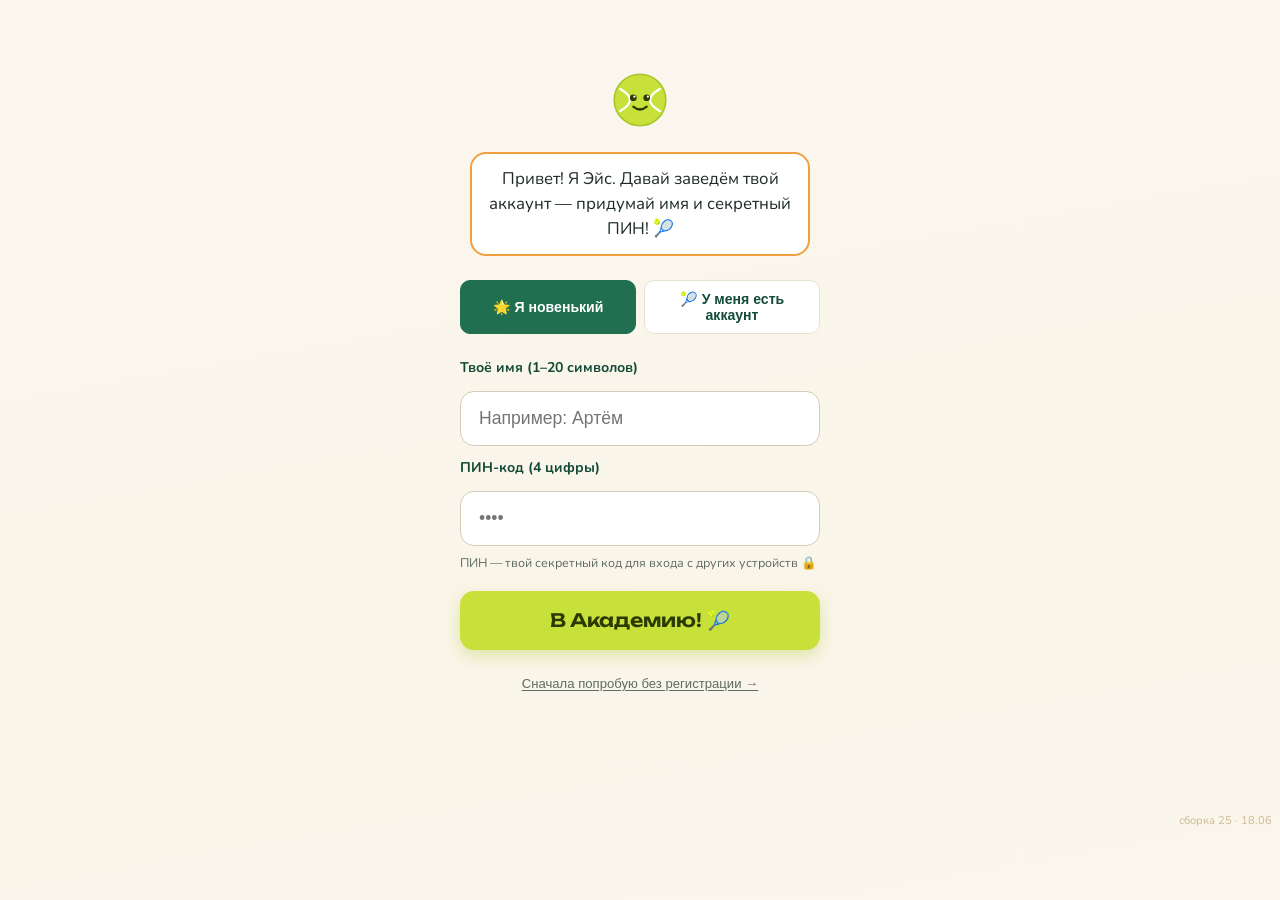
==== index.html @ 197b470c "Чистка: удалены мёртвые CSS-правила .level-node.is-current (сборка 25) is-current больше не использу" ====
<!DOCTYPE html>
<html lang="ru">
<head>
  <meta charset="utf-8">
  <meta name="viewport" content="width=device-width, initial-scale=1">
  <title>Академия тенниса</title>
  <link rel="icon" type="image/svg+xml" href="favicon.svg?v=25">
  <link rel="preconnect" href="https://fonts.googleapis.com">
  <link rel="preconnect" href="https://fonts.gstatic.com" crossorigin>
  <link href="https://fonts.googleapis.com/css2?family=Unbounded:wght@600;700;800&family=Nunito:wght@400;600;700;800&display=swap" rel="stylesheet">
  <link rel="stylesheet" href="style.css?v=25">
</head>
<body>

  <!-- ===== КОНФЕТТИ (поверх всего) ===== -->
  <div id="confetti-layer" class="confetti-layer"></div>

  <!-- ===== ЭКРАН AUTH: РЕГИСТРАЦИЯ / ВХОД ===== -->
  <div id="screen-auth" class="screen hidden">
    <div class="auth-wrap">
      <div class="ace-big ace-wobble"></div>
      <div class="ace-bubble auth-bubble" id="ace-auth-bubble">
        Привет! Я Эйс. Добро пожаловать в Академию! Как тебя зовут?
      </div>

      <!-- Табы переключения режимов -->
      <div class="auth-tabs">
        <button id="auth-tab-register" class="auth-tab auth-tab-active">🌟 Я новенький</button>
        <button id="auth-tab-login" class="auth-tab">🎾 У меня есть аккаунт</button>
      </div>

      <!-- Форма регистрации -->
      <div id="auth-form-register" class="auth-form">
        <label class="auth-label" for="auth-name">Твоё имя (1–20 символов)</label>
        <input id="auth-name" class="auth-input" type="text"
               placeholder="Например: Артём" maxlength="20" autocomplete="off" />

        <label class="auth-label" for="auth-pin">ПИН-код (4 цифры)</label>
        <input id="auth-pin" class="auth-input" type="password"
               inputmode="numeric" maxlength="4" placeholder="••••" autocomplete="off" />

        <p class="auth-hint">ПИН — твой секретный код для входа с других устройств 🔒</p>
        <p id="auth-error" class="auth-error hidden"></p>

        <button id="btn-auth-submit" class="btn btn-accent btn-large auth-submit-btn">
          В Академию! 🎾
        </button>
        <button id="btn-auth-skip" class="btn-skip">Сначала попробую без регистрации →</button>
      </div>

      <!-- Форма входа (другое устройство) -->
      <div id="auth-form-login" class="auth-form hidden">
        <label class="auth-label" for="login-name">Твоё имя</label>
        <input id="login-name" class="auth-input" type="text"
               placeholder="Например: Артём" maxlength="20" autocomplete="off" />

        <label class="auth-label" for="login-pin">ПИН-код (4 цифры)</label>
        <input id="login-pin" class="auth-input" type="password"
               inputmode="numeric" maxlength="4" placeholder="••••" autocomplete="off" />

        <p class="auth-hint">Забыл ПИН? Восстановить нельзя — заведи новый аккаунт во вкладке «Я новенький».</p>
        <p id="login-error" class="auth-error hidden"></p>

        <button id="btn-login-submit" class="btn btn-accent btn-large auth-submit-btn">
          На корт! 🎾
        </button>
      </div>

    </div>
  </div>

  <!-- ===== ЭКРАН 1: ОНБОРДИНГ ===== -->
  <div id="screen-onboarding" class="screen hidden">
    <div class="onboarding-wrap">
      <div class="ace-big ace-wobble" id="ace-onboarding"></div>
      <div class="ace-bubble" id="ace-onboarding-bubble"></div>
      <button id="btn-start-onboarding" class="btn btn-accent btn-large">Поехали! 🎾</button>
      <button id="btn-skip-onboarding" class="btn-skip">Сразу в Академию →</button>
    </div>
  </div>

  <!-- ===== ЭКРАН 2: МЕНЮ ===== -->
  <div id="screen-menu" class="screen hidden">

    <!-- Шапка: заголовок, Эйс, звание -->
    <h1 id="menu-player-name">Академия тенниса</h1>

    <div class="menu-ace-row">
      <div class="ace-big ace-wobble"></div>
      <div class="ace-bubble" id="ace-menu-bubble"></div>
    </div>

    <div id="rank-line" class="rank-line">
      <span id="rank-label" class="rank-label"></span>
    </div>
    <div class="rank-progress-wrap">
      <div id="rank-progress-bar" class="rank-progress-bar"></div>
    </div>
    <p id="rank-progress-text" class="rank-progress-text"></p>

    <!-- Кнопки: Профиль и Стена академии -->
    <div class="menu-top-buttons">
      <button id="btn-hall" class="btn btn-outline btn-hall">🏆 Профиль</button>
      <button id="btn-wall" class="btn btn-outline btn-wall">📣 Стена академии</button>
    </div>

    <!-- Тренировка дня -->
    <button id="btn-daily" class="btn btn-accent btn-daily">⚡ Тренировка дня</button>

    <!-- Секции блоков -->
    <div id="section-court" class="menu-section">
      <h2 class="section-title">🏟 Основной корт</h2>
      <div class="section-cards" id="cards-court"></div>
    </div>

    <div id="section-review" class="menu-section">
      <h2 class="section-title">🎬 Разбор матчей</h2>
      <div class="section-cards" id="cards-review"></div>
    </div>

    <div id="section-courses" class="menu-section">
      <h2 class="section-title">🎓 Спецкурсы</h2>
      <div class="section-cards" id="cards-courses"></div>
    </div>

  </div>

  <!-- ===== ЭКРАН 3: ВОПРОС ===== -->
  <div id="screen-question" class="screen hidden">

    <!-- Топбар с кнопкой выхода -->
    <div class="question-topbar">
      <button id="btn-exit-game" class="btn-exit">← В Академию</button>
    </div>

    <!-- Точки-шаги и счётчик -->
    <div id="step-dots" class="step-dots"></div>
    <div id="game-counter" class="game-counter"></div>

    <!-- Плашки ставки и серии -->
    <div class="badges-row">
      <span id="stake-badge" class="stake-badge"></span>
      <span id="streak-badge" class="streak-badge hidden">🔥 Серия ×2!</span>
    </div>

    <!-- Текст вопроса -->
    <div class="question-text-wrap">
      <p id="q-text" class="question-text"></p>
    </div>

    <!-- Варианты ответов -->
    <div id="options-list" class="options-list"></div>

    <!-- Объяснение (Эйс объясняет) -->
    <div id="explanation-wrap" class="explanation hidden">
      <div class="ace-inline"></div>
      <div class="explanation-body">
        <p id="ace-reaction" class="ace-reaction"></p>
        <p class="explanation-label">🎾 Эйс объясняет:</p>
        <p id="explanation-text" class="explanation-text"></p>
      </div>
    </div>

    <!-- Кнопка «Дальше» -->
    <div id="next-btn-wrap" class="next-btn-wrap hidden">
      <button id="btn-next" class="btn btn-accent">Дальше →</button>
    </div>

  </div>

  <!-- ===== ЭКРАН 4: ИТОГИ ===== -->
  <div id="screen-results" class="screen hidden">

    <h2 id="result-title" class="result-title"></h2>

    <div class="results-ace-row">
      <div class="ace-big ace-wobble" id="ace-results"></div>
      <div class="ace-bubble" id="ace-results-bubble"></div>
    </div>

    <p id="result-points" class="result-points"></p>
    <p id="result-streak" class="result-streak hidden"></p>
    <p id="result-badges" class="result-badges hidden"></p>

    <!-- Звёзды блока (только для block-режима) -->
    <div id="result-stars-row" class="result-stars-row hidden"></div>

    <!-- Полоса звания -->
    <div id="result-rank-progress" class="result-rank-progress"></div>

    <div class="result-buttons">
      <button id="btn-again" class="btn btn-accent">Ещё один гейм! ⚡</button>
      <button id="btn-review-mistakes" class="btn btn-neutral hidden">
        🎾 Разобрать ошибки (<span id="mistakes-count">0</span>)
      </button>
      <button id="btn-academy" class="btn btn-outline">В Академию</button>
    </div>

  </div>

  <!-- ===== ЭКРАН 5: ПРОФИЛЬ (бывший «Зал славы») ===== -->
  <div id="screen-hall" class="screen hidden">
    <div class="question-topbar">
      <button id="btn-hall-back" class="btn-exit">← В Академию</button>
    </div>

    <!-- Заголовок с именем игрока -->
    <h2 class="hall-title" id="hall-player-name">🏆 Профиль</h2>
    <p class="hall-readonly-label hidden" id="hall-readonly-label">Профиль другого игрока (только чтение)</p>

    <!-- Звание -->
    <div class="hall-rank" id="hall-rank"></div>

    <!-- Основные статы -->
    <div class="hall-stats">
      <div class="hall-stat">
        <span id="hall-points"></span>
        <span class="hall-stat-label">всего мячей</span>
      </div>
      <div class="hall-stat">
        <span id="hall-best-streak"></span>
        <span class="hall-stat-label">рекордная серия</span>
      </div>
      <div class="hall-stat">
        <span id="hall-days-count"></span>
        <span class="hall-stat-label">дней тренировок</span>
      </div>
    </div>

    <!-- Полка 17 значков блоков -->
    <p class="hall-shelf-title" id="hall-blocks-title">Значки блоков</p>
    <div id="blocks-shelf" class="blocks-shelf"></div>

    <!-- Старые 5 наград (BADGES) -->
    <p class="hall-shelf-title" id="hall-shelf-title"></p>
    <div id="badges-shelf" class="badges-shelf"></div>
  </div>

  <!-- ===== ЭКРАН 6: СТЕНА АКАДЕМИИ ===== -->
  <div id="screen-wall" class="screen hidden">
    <div class="question-topbar">
      <button id="btn-wall-back" class="btn-exit">← В Академию</button>
    </div>
    <h2 class="wall-title">📣 Стена академии</h2>

    <!-- Недельный рейтинг -->
    <div class="wall-section">
      <h3 class="wall-section-title">🏅 Недельный рейтинг</h3>
      <div id="leaderboard-wrap" class="leaderboard-wrap">
        <p class="wall-loading">Загружаем рейтинг...</p>
      </div>
    </div>

    <!-- Лента событий -->
    <div class="wall-section">
      <h3 class="wall-section-title">🎾 Лента событий</h3>
      <div id="feed-wrap" class="feed-wrap">
        <p class="wall-loading">Загружаем события...</p>
      </div>
    </div>
  </div>

  <!-- ===== ЭКРАН 7: ЕЩЁ ===== -->
  <div id="screen-more" class="screen hidden">
    <h2 class="more-title">⚙️ Ещё</h2>
    <div class="more-card"><div class="more-row"><span class="more-row-label">Звук</span><button id="btn-sound" class="btn-sound" title="Звук вкл/выкл">🔇</button></div></div>
    <div class="more-card" id="more-account-card"><p class="more-card-title">Аккаунт</p>
      <button id="btn-logout" class="btn btn-outline hidden">Выйти 🚪</button>
      <button id="btn-guest-login" class="btn btn-outline hidden">Войти или зарегистрироваться 🎾</button>
      <p id="more-account-hint" class="more-hint"></p></div>
    <div class="more-card"><p class="more-card-title">О приложении</p><p class="more-hint">Академия тенниса — тренажёр для юных теннисистов. Маскот Эйс 🎾 помогает разбирать ситуации на корте.</p></div>
  </div>

  <!-- ===== ТАБ-БАР ===== -->
  <nav id="tabbar" class="tabbar hidden">
    <button class="tabbar-btn" data-screen="menu"><span class="tabbar-ico">🎾</span><span class="tabbar-lbl">Играть</span></button>
    <button class="tabbar-btn" data-screen="hall"><span class="tabbar-ico">🏆</span><span class="tabbar-lbl">Профиль</span></button>
    <button class="tabbar-btn" data-screen="wall"><span class="tabbar-ico">📣</span><span class="tabbar-lbl">Стена</span></button>
    <button class="tabbar-btn" data-screen="more"><span class="tabbar-ico">⚙️</span><span class="tabbar-lbl">Ещё</span></button>
  </nav>

  <!-- Тост для значков -->
  <div id="badge-toast" class="badge-toast hidden"></div>

  <!-- Версия сборки (видна внизу для проверки деплоя) -->
  <div id="app-version" class="app-version"></div>

  <!-- ===== СКРИПТЫ: данные и облако — ДО app.js ===== -->
  <!-- Сетевой слой (Yandex Cloud backend, доступен в РФ) -->
  <script src="cloud.js?v=25"></script>
  <!-- Данные вопросов -->
  <script src="questions.js?v=25"></script>
  <!-- Логика приложения -->
  <script src="app.js?v=25"></script>
</body>
</html>
---- style.css ----
/* ===== ДИЗАЙН-СИСТЕМА: ТОКЕНЫ (источник истины — design-preview.html) ===== */
:root{
  /* фон и поверхности */
  --bg:#FBF7EF; --surface:#FFFFFF; --surface-soft:#F4EFE4;
  /* бренд / акцент / награды */
  --brand:#1F6F50; --brand-ink:#134B36;
  --accent:#C7E03A; --accent-ink:#2C3A00; --accent-deep:#A8C72A;
  --warm:#F2A03D;
  /* семантика */
  --success:#2E9E5B; --success-bg:#E9F7EE;
  --gentle:#6B7A86; --gentle-bg:#F0F2F4;
  /* текст / границы */
  --text:#1C2B23; --muted:#5E6B63;
  --border:#E7E1D4; --border-strong:#D4CCBA;
  /* радиусы / отступы / тени */
  --r-card:16px; --r-btn:14px; --r-pill:999px; --r-sm:10px;
  --s1:4px; --s2:8px; --s3:12px; --s4:16px; --s5:20px; --s6:24px; --s8:32px;
  --sh-card:0 1px 2px rgba(28,43,35,.04),0 4px 12px rgba(28,43,35,.06);
  --sh-pop:0 6px 20px rgba(28,43,35,.10);
  --sh-brand:0 6px 16px rgba(31,111,80,.18);
  --font-display:'Unbounded',system-ui,sans-serif;
  --font-body:'Nunito',system-ui,sans-serif;
}

/* ===== ОБЩИЙ СБРОС ===== */
*, *::before, *::after {
  box-sizing: border-box;
  margin: 0;
  padding: 0;
}

/* ===== БАЗОВЫЕ СТИЛИ ===== */
body {
  font-family: var(--font-body);
  background: linear-gradient(170deg,#FBF7EF 0%,#FaF5E9 60%,#FBF6EC 100%);
  color: var(--text);
  min-height: 100vh;
  padding: 16px;
  -webkit-font-smoothing: antialiased;
}

/* ===== ГЛОБАЛЬНЫЙ ФОКУС С КЛАВИАТУРЫ ===== */
:focus-visible {
  outline: 3px solid var(--brand);
  outline-offset: 2px;
}

/* ===== ВЕРСИЯ СБОРКИ ===== */
.app-version {
  position: fixed;
  bottom: 72px; /* выше нижнего таб-бара, чтобы не перекрывался */
  right: 8px;
  font-size: 0.7rem;
  color: #b9a06a;
  opacity: 0.7;
  pointer-events: none;
  z-index: 8001;
}

/* ===== ЭКРАНЫ ===== */
.screen {
  max-width: 480px;
  margin: 0 auto;
  padding: 16px 16px 88px;
}

/* На экране вопроса добавляем отступ снизу под фиксированную кнопку «Дальше»:
   ~80px кнопка + 10px зазор + safe-area. На других экранах этот стиль не нужен. */
#screen-question {
  padding-bottom: calc(96px + env(safe-area-inset-bottom, 0px));
}

.hidden {
  display: none !important;
}

/* ===== КОНФЕТТИ ===== */
.confetti-layer {
  position: fixed;
  top: 0;
  left: 0;
  width: 100%;
  height: 100%;
  pointer-events: none;
  z-index: 9999;
  overflow: hidden;
}

.confetti-item {
  position: absolute;
  top: -2rem;
  animation: confetti-fall linear forwards;
}

@keyframes confetti-fall {
  0%   { transform: translateY(0) rotate(0deg); opacity: 1; }
  80%  { opacity: 1; }
  100% { transform: translateY(110vh) rotate(720deg); opacity: 0; }
}

/* ===== МАСКОТ ЭЙС ===== */
.ace-big {
  /* Убран font-size — размер теперь через width/height для SVG-маскота */
  width: 56px;
  height: 56px;
  display: inline-block;
  flex-shrink: 0;
}

/* SVG-маскот заполняет весь контейнер */
.ace-svg {
  width: 100%;
  height: 100%;
  display: block;
}

/* Инлайновый маскот в объяснении */
.ace-inline {
  width: 32px;
  height: 32px;
  flex-shrink: 0;
  margin-top: 2px;
}

/* Покачивание маскота */
.ace-wobble {
  animation: ace-wobble 2.4s ease-in-out infinite;
  transform-origin: center bottom;
}

@keyframes ace-wobble {
  0%, 100% { transform: rotate(0deg); }
  20%       { transform: rotate(6deg); }
  40%       { transform: rotate(-4deg); }
  60%       { transform: rotate(5deg); }
  80%       { transform: rotate(-3deg); }
}

/* Подпрыгивание при верном ответе */
.ace-bounce {
  animation: ace-bounce 0.5s ease-out;
}

@keyframes ace-bounce {
  0%   { transform: translateY(0); }
  30%  { transform: translateY(-18px); }
  60%  { transform: translateY(-8px); }
  80%  { transform: translateY(-14px); }
  100% { transform: translateY(0); }
}

/* Пузырь речи */
.ace-bubble {
  position: relative;
  display: inline-block;
  background: var(--surface);
  border: 2px solid var(--warm);
  border-radius: var(--r-card);
  padding: 12px 16px;
  font-size: 0.95rem;
  color: var(--text);
  line-height: 1.5;
  max-width: 280px;
  margin-left: 12px;
}

/* Хвостик пузыря */
.ace-bubble::before {
  content: '';
  position: absolute;
  left: -14px;
  top: 18px;
  border-width: 7px 14px 7px 0;
  border-style: solid;
  border-color: transparent var(--warm) transparent transparent;
}

.ace-bubble::after {
  content: '';
  position: absolute;
  left: -11px;
  top: 19px;
  border-width: 6px 12px 6px 0;
  border-style: solid;
  border-color: transparent var(--surface) transparent transparent;
}

/* ===== ОНБОРДИНГ ===== */
.onboarding-wrap {
  display: flex;
  flex-direction: column;
  align-items: center;
  gap: 24px;
  padding-top: 40px;
  text-align: center;
}

.onboarding-wrap .ace-bubble {
  margin-left: 0;
  max-width: 320px;
  font-size: 1.05rem;
  text-align: center;
}

.onboarding-wrap .ace-bubble::before,
.onboarding-wrap .ace-bubble::after {
  display: none;
}

/* ===== МЕНЮ ===== */
h1 {
  font-family: var(--font-display);
  font-size: 1.7rem;
  font-weight: 700;
  color: var(--brand-ink);
  text-align: center;
  margin-bottom: 16px;
  line-height: 1.3;
}

.menu-ace-row {
  display: flex;
  align-items: flex-start;
  justify-content: center;
  gap: 0;
  margin-bottom: 20px;
}

/* Звание */
.rank-line {
  text-align: center;
  margin-bottom: 6px;
}

.rank-label {
  font-size: 1.05rem;
  font-weight: 700;
  color: var(--brand-ink);
}

/* Полоса прогресса звания */
.rank-progress-wrap {
  background: var(--surface-soft);
  border: 1px solid var(--border);
  border-radius: 8px;
  height: 14px;
  overflow: hidden;
  margin-bottom: 6px;
}

.rank-progress-bar {
  height: 100%;
  background: var(--brand);
  border-radius: 8px;
  transition: width 0.5s ease;
  width: 0%;
}

.rank-progress-text {
  text-align: center;
  font-size: 0.82rem;
  color: var(--muted);
  margin-bottom: 20px;
}

/* ===== КНОПКА «ТРЕНИРОВКА ДНЯ» ===== */
.btn-daily {
  display: block;
  width: 100%;
  margin-bottom: 28px;
  font-size: 1.1rem;
  padding: 16px 20px;
}

/* ===== СЕКЦИИ МЕНЮ ===== */
.menu-section {
  margin-bottom: 24px;
}

.section-title {
  font-family: var(--font-display);
  font-size: 1rem;
  font-weight: 700;
  color: var(--brand-ink);
  margin-bottom: 10px;
  padding-bottom: 4px;
  border-bottom: 2px solid var(--border);
}

/* ===== КАРТОЧКИ БЛОКОВ (bento) ===== */
.section-cards {
  /* Сетка узлов карты уровней: 2 колонки на телефоне */
  display: grid;
  grid-template-columns: repeat(2, 1fr);
  gap: 10px;
}

/* Совместимость — .block-card используется в других местах, оставляем базовый стиль */
.block-card {
  background: var(--surface);
  border: 1px solid var(--border);
  border-radius: var(--r-card);
  box-shadow: var(--sh-card);
  cursor: pointer;
  color: var(--text);
  transition: border-color 0.15s, background 0.15s, box-shadow 0.15s;
  width: 100%;
}

.block-card:hover,
.block-card:focus {
  border-color: var(--border-strong);
}

/* ===== УЗЛЫ КАРТЫ УРОВНЕЙ ===== */
.level-node {
  display: flex;
  flex-direction: column;
  align-items: center;
  justify-content: center;
  gap: 6px;
  padding: 12px 8px 10px;
  min-height: 96px;
  text-align: center;
  border: 1px solid transparent;
  font-family: var(--font-body);
}

/* Иконка-кружок с эмодзи */
.level-node-icon {
  width: 44px;
  height: 44px;
  border-radius: 50%;
  background: var(--surface-soft);
  display: flex;
  align-items: center;
  justify-content: center;
  font-size: 1.4rem;
  line-height: 1;
  flex-shrink: 0;
  transition: background 0.15s;
}

/* Подпись блока — максимум 2 строки */
.level-node-name {
  font-size: 0.78rem;
  font-weight: 600;
  color: var(--text);
  line-height: 1.3;
  overflow: hidden;
  display: -webkit-box;
  -webkit-line-clamp: 2;
  -webkit-box-orient: vertical;
  max-width: 100%;
}

/* Звёзды блока */
.level-node-stars {
  font-size: 0.78rem;
  letter-spacing: 1px;
}

/* Состояние: пройден (≥1 звезда) */
.level-node.is-done {
  background: var(--success-bg);
  border-color: var(--success);
}

.level-node.is-done .level-node-icon {
  background: var(--brand);
  /* Эмодзи полноцветная — фон темнее подчёркивает иконку */
  filter: none;
}

.level-node.is-done .level-node-name {
  color: var(--brand-ink);
}

/* Состояние: 3 звезды — золотая обводка */
.level-node.is-perfect {
  border-color: var(--warm);
  box-shadow: var(--sh-card), 0 0 0 2px var(--warm);
}

/* Состояние: впереди (недоступен визуально, но кликабелен) */
.level-node.is-todo {
  opacity: 0.7;
  background: var(--surface-soft);
  border-color: var(--border);
}

.level-node.is-todo .level-node-icon {
  background: var(--border);
  filter: grayscale(30%);
}

/* Старые классы карточки (сохраняем пустыми для совместимости) */
.card-label {
  flex: 1;
}

.card-stars {
  margin-left: 10px;
  flex-shrink: 0;
  font-size: 1rem;
  letter-spacing: 1px;
}

/* ===== ЗВЁЗДЫ ===== */
.star {
  font-style: normal;
}

.star-filled {
  color: var(--warm);
}

.star-empty {
  color: var(--border-strong);
}

/* ===== ТОЧКИ-ШАГИ ===== */
.step-dots {
  display: flex;
  gap: 5px;
  justify-content: center;
  /* Уменьшено с 8px → 4px для уплотнения верха на мобильном */
  margin-bottom: 4px;
  flex-wrap: wrap;
}

.dot {
  /* Уменьшено с 12px → 10px для уплотнения — остаётся читаемым */
  width: 10px;
  height: 10px;
  border-radius: 50%;
  display: inline-block;
  transition: background 0.3s ease;
}

/* Цвета точек — имена классов НЕ меняем, их генерит app.js */
.dot-pending {
  background: var(--border);
}

.dot-yellow {
  background: var(--warm);
  box-shadow: 0 0 0 3px rgba(242,160,61,.2);
}

.dot-green {
  background: var(--success);
}

/* ===== СЧЁТЧИК ГЕЙМА ===== */
.game-counter {
  text-align: center;
  font-size: 0.85rem;
  color: var(--muted);
  /* Уменьшено с 10px → 6px */
  margin-bottom: 6px;
}

/* ===== ПЛАШКИ СТАВКИ И СЕРИИ ===== */
.badges-row {
  display: flex;
  gap: 6px;
  justify-content: center;
  align-items: center;
  /* Уменьшено с 14px → 8px */
  margin-bottom: 8px;
  flex-wrap: wrap;
}

.stake-badge {
  background: var(--surface);
  border: 1px solid var(--border-strong);
  color: var(--brand-ink);
  border-radius: var(--r-pill);
  /* Уменьшен вертикальный padding: 4px → 3px */
  padding: 3px 10px;
  font-size: 0.82rem;
  font-weight: 600;
}

.streak-badge {
  background: #FFF1DF;
  border: 1px solid var(--warm);
  color: #9A5B12;
  border-radius: var(--r-pill);
  /* Уменьшен вертикальный padding: 4px → 3px */
  padding: 3px 10px;
  font-size: 0.82rem;
  font-weight: 700;
}

/* ===== ТЕКСТ ВОПРОСА (bento) ===== */
.question-text-wrap {
  background: var(--surface);
  border: 1px solid var(--border);
  border-radius: var(--r-card);
  box-shadow: var(--sh-card);
  /* Уменьшен vertical padding: 18px → 12px; margin: 16px → 10px */
  padding: 12px 16px;
  margin-bottom: 10px;
}

.question-text {
  font-size: 1.1875rem;
  font-weight: 600;
  line-height: 1.55;
  color: var(--text);
}

/* ===== ВАРИАНТЫ ОТВЕТОВ ===== */
.options-list {
  display: flex;
  flex-direction: column;
  /* Уменьшен gap: 12px → 8px; margin: 18px → 10px */
  gap: 8px;
  margin-bottom: 10px;
}

/* Кнопка варианта — как .opt в эталоне */
.btn-option {
  display: flex;
  align-items: center;
  gap: 10px;
  text-align: left;
  width: 100%;
  background: var(--surface);
  border: 1.5px solid var(--border);
  border-radius: var(--r-card);
  box-shadow: var(--sh-card);
  /* Уменьшен padding: 16px → 11px; min-height: 64px → 52px */
  padding: 11px 14px;
  min-height: 52px;
  cursor: pointer;
  font-family: var(--font-body);
  font-size: 1.0625rem;
  font-weight: 600;
  color: var(--text);
  line-height: 1.4;
  transition: border-color 0.15s, background 0.15s, transform 0.08s;
}

.btn-option:not(:disabled):hover,
.btn-option:not(:disabled):focus {
  border-color: var(--border-strong);
}

.btn-option:not(:disabled):active {
  transform: scale(.99);
}

.btn-option:disabled {
  cursor: default;
}

/* Кружок с буквой варианта */
.option-letter {
  flex: 0 0 auto;
  width: 34px;
  height: 34px;
  border-radius: 50%;
  display: grid;
  place-items: center;
  font-family: var(--font-display);
  font-weight: 700;
  font-size: 0.95rem;
  background: var(--surface-soft);
  color: var(--brand-ink);
  transition: background 0.15s, color 0.15s;
}

.option-text {
  flex: 1;
}

/* Состояние: правильный ответ */
.btn-option.correct {
  border-color: var(--success);
  background: var(--success-bg);
}

.btn-option.correct .option-letter {
  background: var(--success);
  color: #fff;
}

/* Состояние: неверный выбор (не лучший) */
.btn-option.not-best {
  border-color: var(--gentle);
  background: var(--gentle-bg);
  opacity: 0.85;
}

.btn-option.not-best .option-letter {
  background: var(--gentle);
  color: #fff;
}

.not-best-hint {
  display: block;
  font-size: 0.72rem;
  color: var(--gentle);
  margin-top: 2px;
  font-style: italic;
}

/* Анимация правильного ответа — класс нужен app.js, не переименовывать */
@keyframes pop-correct {
  0%   { transform: scale(1) translateY(0); }
  40%  { transform: scale(1.04) translateY(-4px); }
  70%  { transform: scale(0.98) translateY(0); }
  100% { transform: scale(1) translateY(0); }
}

.btn-option.pop-correct {
  animation: pop-correct 0.45s ease-out;
}

/* ===== ОБЪЯСНЕНИЕ (ЭЙС ОБЪЯСНЯЕТ) — как .explain в эталоне ===== */
.explanation {
  display: flex;
  gap: 12px;
  background: var(--surface);
  border: 1px solid var(--border);
  border-left: 4px solid var(--brand);
  border-radius: var(--r-card);
  /* Уменьшен vertical padding: 16px → 12px; margin: 18px → 8px
     (кнопка «Дальше» теперь фиксированная — большой отступ не нужен) */
  padding: 12px 14px;
  box-shadow: var(--sh-card);
  margin-bottom: 8px;
  line-height: 1.6;
  align-items: flex-start;
}

.explanation-body {
  flex: 1;
}

.ace-reaction {
  font-family: var(--font-display);
  font-size: 1.05rem;
  font-weight: 700;
  color: var(--brand);
  margin-bottom: 6px;
}

.explanation-label {
  font-size: 0.72rem;
  font-weight: 800;
  text-transform: uppercase;
  letter-spacing: 0.05em;
  color: var(--muted);
  margin-bottom: 4px;
}

.explanation-text {
  font-size: 1rem;
  line-height: 1.5;
  color: var(--text);
}

/* ===== КНОПКА «ДАЛЬШЕ» — фиксирована внизу (паттерн Duolingo) ===== */
/* Кнопка прилипает к низу экрана и всегда видна без прокрутки после ответа.
   Нижний таб-бар скрыт на экране вопроса, поэтому конфликта нет. */
.next-btn-wrap {
  position: fixed;
  left: 0;
  right: 0;
  bottom: 0;
  z-index: 500;
  padding: 10px 16px;
  /* Запас для iPhone с нотчем снизу */
  padding-bottom: calc(10px + env(safe-area-inset-bottom, 0px));
  background: var(--bg);
  border-top: 1px solid var(--border);
}

.next-btn-wrap .btn {
  max-width: 480px;
  margin: 0 auto;
}

/* ===== БАЗОВЫЕ КНОПКИ ===== */
.btn {
  display: block;
  width: 100%;
  padding: 15px 20px;
  border: none;
  border-radius: var(--r-btn);
  min-height: 48px;
  font-family: var(--font-body);
  font-size: 1rem;
  font-weight: 600;
  cursor: pointer;
  transition: background 0.15s, border-color 0.15s, transform 0.1s;
  text-align: center;
}

.btn:active {
  transform: scale(0.98);
}

/* Акцентная кнопка (лайм) — убран оранжевый градиент */
.btn-accent {
  background: var(--accent);
  color: var(--accent-ink);
  border: none;
  font-family: var(--font-display);
  box-shadow: 0 6px 16px rgba(168,199,42,.35);
}

.btn-accent:hover,
.btn-accent:focus {
  background: var(--accent-deep);
}

.btn-accent:active {
  transform: translateY(1px) scale(.99);
}

/* Нейтральная кнопка */
.btn-neutral {
  background: var(--surface-soft);
  color: var(--text);
  border: 1px solid var(--border);
}

.btn-neutral:hover,
.btn-neutral:focus {
  border-color: var(--border-strong);
}

/* Outline кнопка */
.btn-outline {
  background: var(--surface);
  color: var(--brand-ink);
  border: 1.5px solid var(--brand);
}

.btn-outline:hover,
.btn-outline:focus {
  background: var(--surface-soft);
}

/* Большая кнопка */
.btn-large {
  font-size: 1.15rem;
  padding: 18px 28px;
  min-width: 200px;
  width: auto;
}

/* ===== ЭКРАН ИТОГОВ ===== */
.result-title {
  font-family: var(--font-display);
  font-size: 1.55rem;
  font-weight: 700;
  text-align: center;
  margin-bottom: 16px;
  color: var(--brand-ink);
}

.results-ace-row {
  display: flex;
  align-items: flex-start;
  justify-content: center;
  gap: 0;
  margin-bottom: 18px;
}

.results-ace-row .ace-bubble {
  max-width: 280px;
}

/* Очки сессии — фиолетовый убран, теперь бренд-цвет */
.result-points {
  font-family: var(--font-display);
  font-size: 2.6rem;
  font-weight: 700;
  text-align: center;
  color: var(--brand);
  margin-bottom: 8px;
}

.result-streak {
  text-align: center;
  font-size: 0.95rem;
  color: var(--warm);
  font-weight: 600;
  margin-bottom: 12px;
}

/* Строка звёзд блока */
.result-stars-row {
  text-align: center;
  font-size: 1rem;
  margin-bottom: 14px;
  color: var(--brand-ink);
  display: flex;
  align-items: center;
  justify-content: center;
  gap: 6px;
  flex-wrap: wrap;
}

.stars-label {
  font-weight: 600;
}

.stars-arrow {
  color: var(--muted);
  font-size: 0.9rem;
}

/* Анимация появления новой звезды */
.stars-new .star-filled {
  animation: star-pop 0.5s ease-out;
  display: inline-block;
}

@keyframes star-pop {
  0%   { transform: scale(0); opacity: 0; }
  60%  { transform: scale(1.4); opacity: 1; }
  100% { transform: scale(1); }
}

/* Полоса звания в итогах */
.result-rank-progress {
  margin-bottom: 24px;
}

.result-rank-progress .rank-bar-outer {
  background: var(--surface-soft);
  border: 1px solid var(--border);
  border-radius: 8px;
  height: 14px;
  overflow: hidden;
  margin-bottom: 6px;
}

/* Убран фиолетовый градиент → бренд-цвет */
.result-rank-progress .rank-bar-inner {
  height: 100%;
  background: var(--brand);
  border-radius: 8px;
  transition: width 0.5s ease;
}

.result-rank-progress .rank-progress-text {
  text-align: center;
  font-size: 0.82rem;
  color: var(--muted);
}

/* Кнопки итогов */
.result-buttons {
  display: flex;
  flex-direction: column;
  gap: 12px;
}

/* ===== СТРОКА ЗНАЧКОВ НА ИТОГАХ ===== */
.result-badges {
  text-align: center;
  font-size: 0.9rem;
  color: var(--brand-ink);
  font-weight: 600;
  margin-bottom: 10px;
  padding: 6px 12px;
  background: var(--surface-soft);
  border: 1px solid var(--border);
  border-radius: var(--r-sm);
}

/* ===== ТОПБАР ВОПРОСА (кнопка выхода) ===== */
.question-topbar {
  display: flex;
  align-items: center;
  /* Уменьшено с 8px → 4px для уплотнения верха на экране вопроса */
  margin-bottom: 4px;
}

/* Кнопка «← В Академию» */
.btn-exit {
  background: transparent;
  border: none;
  color: var(--brand-ink);
  font-size: 0.88rem;
  font-weight: 600;
  cursor: pointer;
  padding: 10px 16px 10px 4px;
  min-height: 44px;
  border-radius: var(--r-sm);
  transition: background 0.15s;
  line-height: 1.3;
}

.btn-exit:hover,
.btn-exit:focus {
  background: var(--surface-soft);
}

/* Кнопка «Сразу в Академию →» на онбординге */
.btn-skip {
  background: transparent;
  border: none;
  color: var(--muted);
  font-size: 0.82rem;
  cursor: pointer;
  padding: 10px 14px;
  min-height: 44px;
  border-radius: 6px;
  transition: color 0.15s;
  text-decoration: underline;
  text-underline-offset: 2px;
}

.btn-skip:hover,
.btn-skip:focus {
  color: var(--brand);
}

/* ===== ЗАЛ СЛАВЫ / ПРОФИЛЬ ===== */
.hall-title {
  font-family: var(--font-display);
  font-size: 1.6rem;
  font-weight: 700;
  text-align: center;
  color: var(--brand-ink);
  margin-bottom: 12px;
}

.hall-rank {
  font-family: var(--font-display);
  font-size: 1.4rem;
  font-weight: 700;
  text-align: center;
  color: var(--brand-ink);
  margin-bottom: 16px;
}

.hall-stats {
  display: flex;
  gap: 12px;
  margin-bottom: 20px;
}

/* Статы — bento-карточки */
.hall-stat {
  flex: 1;
  background: var(--surface);
  border: 1px solid var(--border);
  border-radius: var(--r-card);
  box-shadow: var(--sh-card);
  padding: 14px 10px;
  text-align: center;
  display: flex;
  flex-direction: column;
  align-items: center;
  gap: 4px;
}

/* Число в статах — тёплый цвет, объединяем два правила */
.hall-stat span:first-child {
  font-family: var(--font-display);
  font-size: 1.4rem;
  font-weight: 700;
  color: var(--warm);
}

.hall-stat-label {
  font-size: 0.78rem;
  color: var(--muted);
  font-weight: 500;
}

.hall-shelf-title {
  font-family: var(--font-display);
  font-size: 0.95rem;
  font-weight: 700;
  color: var(--brand-ink);
  margin-bottom: 12px;
  text-align: center;
}

/* Метка «только чтение» */
.hall-readonly-label {
  text-align: center;
  font-size: 0.82rem;
  color: var(--muted);
  margin-bottom: 8px;
}

/* Кнопка «Зал slavy» (btn-hall) в меню */
.btn-hall {
  display: block;
  width: 100%;
  margin-bottom: 0;
}

/* ===== МЕНЮ: ДВЕ КНОПКИ В РЯД ===== */
.menu-top-buttons {
  display: flex;
  gap: 10px;
  margin-bottom: 16px;
}

.menu-top-buttons .btn {
  flex: 1;
  font-size: 0.9rem;
  padding: 13px 10px;
}

/* ===== ПРОФИЛЬ: ПОЛКА 17 ЗНАЧКОВ БЛОКОВ ===== */
.blocks-shelf {
  display: grid;
  grid-template-columns: repeat(3, 1fr);
  gap: 8px;
  margin-bottom: 24px;
}

/* Ячейка значка блока — bento */
.block-badge {
  display: flex;
  flex-direction: column;
  align-items: center;
  gap: 4px;
  padding: 10px 8px;
  border-radius: var(--r-card);
  border: 1px solid var(--border);
  background: var(--surface);
  box-shadow: var(--sh-card);
  text-align: center;
  cursor: default;
  transition: border-color 0.15s;
}

/* Горящий значок — блок с 3 звёздами */
.block-badge-lit {
  border-color: var(--warm);
  background: var(--surface-soft);
}

/* Потухший значок */
.block-badge-dim {
  opacity: 0.55;
  filter: grayscale(50%);
}

.block-badge-emoji {
  font-size: 1.6rem;
  line-height: 1;
}

.block-badge-name {
  font-size: 0.72rem;
  color: var(--brand-ink);
  font-weight: 600;
  line-height: 1.3;
}

.block-badge-dim .block-badge-name {
  color: var(--muted);
}

.block-badge-stars {
  font-size: 0.75rem;
  letter-spacing: 1px;
}

/* Полка 5 значков: сетка 2 колонки */
.badges-shelf {
  display: grid;
  grid-template-columns: 1fr 1fr;
  gap: 12px;
}

/* Карточка значка — bento */
.badge-card {
  background: var(--surface);
  border: 1px solid var(--border);
  border-radius: var(--r-card);
  box-shadow: var(--sh-card);
  padding: 16px 14px;
  text-align: center;
  display: flex;
  flex-direction: column;
  align-items: center;
  gap: 6px;
}

/* Полученный значок */
.badge-card.earned {
  border-color: var(--warm);
  background: var(--surface-soft);
}

/* Цель (ещё не получен) */
.badge-card.goal {
  opacity: 0.75;
}

/* Эмодзи значка */
.badge-emoji {
  font-size: 2rem;
  line-height: 1;
}

/* Эмодзи нераскрытого значка */
.badge-emoji-goal {
  filter: grayscale(80%);
  opacity: 0.6;
}

.badge-name {
  font-size: 0.88rem;
  font-weight: 700;
  color: var(--brand-ink);
  line-height: 1.3;
}

.badge-card.goal .badge-name {
  color: var(--muted);
}

.badge-date {
  font-size: 0.75rem;
  color: var(--warm);
}

.badge-hint {
  font-size: 0.75rem;
  color: var(--muted);
  font-style: italic;
  line-height: 1.4;
}

/* ===== ТОСТ ДЛЯ ЗНАЧКОВ ===== */
.badge-toast {
  position: fixed;
  top: 12px;
  left: 50%;
  transform: translateX(-50%) translateY(-80px);
  background: var(--surface);
  border: 2px solid var(--warm);
  border-radius: var(--r-card);
  padding: 10px 20px;
  font-size: 0.95rem;
  font-weight: 600;
  color: var(--brand-ink);
  z-index: 9000;
  white-space: nowrap;
  box-shadow: var(--sh-pop);
  pointer-events: none;
}

.badge-toast-show {
  animation: toast-slide-in 3s ease forwards;
}

@keyframes toast-slide-in {
  0%   { transform: translateX(-50%) translateY(-80px); opacity: 0; }
  12%  { transform: translateX(-50%) translateY(0);     opacity: 1; }
  75%  { transform: translateX(-50%) translateY(0);     opacity: 1; }
  100% { transform: translateX(-50%) translateY(-80px); opacity: 0; }
}

/* ===== ЭКРАН РЕГИСТРАЦИИ (AUTH) ===== */
.auth-wrap {
  display: flex;
  flex-direction: column;
  align-items: center;
  gap: 24px;
  padding-top: 40px;
  text-align: center;
}

/* Пузырь Эйса на auth-экране — без хвостика, шире */
.auth-bubble {
  margin-left: 0;
  max-width: 340px;
  font-size: 1.05rem;
  text-align: center;
}

.auth-bubble::before,
.auth-bubble::after {
  display: none;
}

/* Форма регистрации */
.auth-form {
  display: flex;
  flex-direction: column;
  gap: 12px;
  width: 100%;
  max-width: 360px;
  text-align: left;
}

.auth-label {
  font-size: 0.88rem;
  font-weight: 700;
  color: var(--brand-ink);
  margin-bottom: 2px;
}

/* Крупные поля ввода */
.auth-input {
  display: block;
  width: 100%;
  padding: 16px 18px;
  font-size: 1.1rem;
  border: 1.5px solid var(--border-strong);
  border-radius: var(--r-btn);
  background: var(--surface);
  color: var(--text);
  transition: border-color 0.15s;
}

.auth-input:focus {
  border-color: var(--brand);
}

/* У инпутов своя рамка-индикатор — системное кольцо лишнее */
.auth-input:focus-visible {
  outline: none;
}

.auth-hint {
  font-size: 0.78rem;
  color: var(--muted);
  margin-top: -4px;
}

/* Ошибка — оставляем красной (семантика ошибки ввода) */
.auth-error {
  font-size: 0.88rem;
  color: #e53e3e;
  font-weight: 600;
  padding: 8px 12px;
  background: #fff5f5;
  border: 1px solid #feb2b2;
  border-radius: 8px;
}

.auth-submit-btn {
  margin-top: 8px;
  font-size: 1.15rem;
  padding: 18px 28px;
}

/* ===== ТАБЫ ВЫБОРА РЕЖИМА НА ЭКРАНЕ AUTH ===== */
.auth-tabs {
  display: flex;
  flex-direction: row;
  gap: 8px;
  width: 100%;
  max-width: 360px;
}

/* Неактивный таб */
.auth-tab {
  flex: 1;
  padding: 10px 12px;
  min-height: 48px;
  border: 1.5px solid var(--border);
  border-radius: 10px;
  background: var(--surface);
  color: var(--brand-ink);
  font-size: 0.88rem;
  font-weight: 600;
  cursor: pointer;
  transition: background 0.15s, border-color 0.15s, color 0.15s;
  text-align: center;
}

.auth-tab:hover,
.auth-tab:focus {
  border-color: var(--border-strong);
  background: var(--surface-soft);
}

/* Активный таб — бренд-цвет (убран оранжевый градиент) */
.auth-tab-active {
  background: var(--brand);
  border-color: var(--brand);
  color: #fff;
}

.auth-tab-active:hover {
  background: var(--brand);
  border-color: var(--brand);
  color: #fff;
}

/* ===== КНОПКА ЗВУКА ===== */
.btn-sound {
  background: transparent;
  border: 1.5px solid var(--border);
  border-radius: var(--r-btn);
  font-size: 1.25rem;
  cursor: pointer;
  padding: 0 10px;
  min-height: 44px;
  min-width: 44px;
  transition: border-color 0.15s, background 0.15s;
  flex-shrink: 0;
  line-height: 1;
}

.btn-sound:hover,
.btn-sound:focus {
  border-color: var(--brand);
  background: var(--surface-soft);
}

.btn-sound:active {
  transform: scale(0.96);
}

/* ===== СТЕНА АКАДЕМИИ ===== */
.wall-title {
  font-family: var(--font-display);
  font-size: 1.6rem;
  font-weight: 700;
  text-align: center;
  color: var(--brand-ink);
  margin-bottom: 20px;
}

.wall-section {
  margin-bottom: 28px;
}

.wall-section-title {
  font-size: 1rem;
  font-weight: 700;
  color: var(--brand-ink);
  margin-bottom: 12px;
  padding-bottom: 4px;
  border-bottom: 2px solid var(--border);
}

.wall-loading {
  font-size: 0.9rem;
  color: var(--muted);
  text-align: center;
  padding: 16px 0;
}

.wall-empty {
  font-size: 0.9rem;
  color: var(--muted);
  text-align: center;
  padding: 16px 0;
}

/* Таблица недельного рейтинга */
.leaderboard-wrap {
  overflow-x: auto;
}

.leaderboard-table {
  width: 100%;
  border-collapse: collapse;
  font-size: 0.92rem;
}

.leaderboard-table thead th {
  text-align: left;
  font-weight: 700;
  color: var(--brand-ink);
  padding: 6px 10px;
  border-bottom: 2px solid var(--border);
  white-space: nowrap;
}

.leaderboard-table tbody td {
  padding: 9px 10px;
  border-bottom: 1px solid var(--border);
  color: var(--text);
}

/* Топ-1 строка */
.leaderboard-table tr.lb-first td  { background: var(--surface-soft); font-weight: 700; }
.leaderboard-table tr.lb-second td { background: var(--surface); }
.leaderboard-table tr.lb-third td  { background: var(--surface); }

.lb-pos {
  font-size: 1.05rem;
  width: 38px;
  text-align: center;
}

.lb-name {
  flex: 1;
}

.lb-pts {
  font-weight: 700;
  color: var(--warm);
  text-align: right;
  white-space: nowrap;
}

/* Кликабельное имя в рейтинге и ленте */
.player-link {
  color: var(--brand-ink);
  text-decoration: underline;
  text-decoration-color: var(--warm);
  cursor: pointer;
  font-weight: 600;
  text-underline-offset: 2px;
}

.player-link:hover {
  color: var(--brand);
}

/* Карточки событий ленты — bento */
.feed-wrap {
  display: flex;
  flex-direction: column;
  gap: 10px;
}

.feed-card {
  display: flex;
  align-items: flex-start;
  gap: 12px;
  background: var(--surface);
  border: 1px solid var(--border);
  border-radius: var(--r-card);
  box-shadow: var(--sh-card);
  padding: 12px 14px;
}

.feed-emoji {
  font-size: 1.5rem;
  line-height: 1;
  flex-shrink: 0;
  margin-top: 1px;
}

.feed-body {
  flex: 1;
  font-size: 0.9rem;
  line-height: 1.5;
  color: var(--text);
}

.feed-date {
  display: block;
  font-size: 0.75rem;
  color: var(--muted);
  margin-top: 2px;
}

/* ===== ТАБ-БАР ===== */
.tabbar {
  position: fixed;
  left: 0;
  right: 0;
  bottom: 0;
  z-index: 8000;
  display: flex;
  justify-content: space-around;
  background: var(--surface);
  border-top: 1px solid var(--border);
  box-shadow: 0 -2px 12px rgba(28,43,35,.06);
  padding: 6px 4px env(safe-area-inset-bottom);
}

.tabbar.hidden { display: none !important; }

.tabbar-btn {
  flex: 1;
  display: flex;
  flex-direction: column;
  align-items: center;
  gap: 2px;
  background: none;
  border: none;
  cursor: pointer;
  padding: 8px 4px;
  min-height: 56px;
  color: var(--muted);
  font-family: var(--font-body);
  font-weight: 700;
  font-size: .72rem;
}

.tabbar-ico { font-size: 1.4rem; line-height: 1; }

.tabbar-btn.active { color: var(--brand); }

/* ===== ЭКРАН «ЕЩЁ» ===== */
.more-title {
  font-family: var(--font-display);
  font-weight: 700;
  color: var(--brand-ink);
  text-align: center;
  margin-bottom: 20px;
  font-size: 1.6rem;
}

.more-card {
  background: var(--surface);
  border: 1px solid var(--border);
  border-radius: var(--r-card);
  box-shadow: var(--sh-card);
  padding: 16px;
  margin-bottom: 12px;
}

.more-card-title {
  font-family: var(--font-display);
  font-weight: 700;
  color: var(--brand-ink);
  margin-bottom: 12px;
  font-size: 1rem;
}

.more-row {
  display: flex;
  align-items: center;
  justify-content: space-between;
  min-height: 44px;
}

.more-row-label {
  font-weight: 700;
  color: var(--text);
}

.more-hint {
  font-size: .85rem;
  color: var(--muted);
  line-height: 1.5;
  margin-top: 8px;
}

.more-card .btn {
  margin-bottom: 8px;
  width: 100%;
}

/* ===== АДАПТИВНОСТЬ ===== */
@media (max-width: 400px) {
  body {
    padding: 10px;
  }

  /* Декоративные крупные элементы — можно уменьшать */
  h1 {
    font-size: 1.35rem;
  }

  /* На маленьких экранах SVG-маскот немного меньше */
  .ace-big {
    width: 48px;
    height: 48px;
  }

  /* Читаемый текст — НЕ уменьшаем на телефоне */
  /* .question-text, .btn-option, .btn — сохраняются из базовых стилей */

  /* Профиль — 2 колонки для полки блоков на маленьких экранах */
  .blocks-shelf {
    grid-template-columns: repeat(2, 1fr);
  }

  /* Зал славы — 1 колонка значков */
  .badges-shelf {
    grid-template-columns: 1fr;
  }

  .menu-top-buttons .btn {
    font-size: 0.8rem;
    padding: 11px 8px;
  }

  /* На 360px узлы карты уровней — компактнее */
  .level-node {
    min-height: 84px;
    padding: 10px 6px 8px;
    gap: 4px;
  }

  .level-node-icon {
    width: 38px;
    height: 38px;
    font-size: 1.2rem;
  }

  .level-node-name {
    font-size: 0.72rem;
  }
}
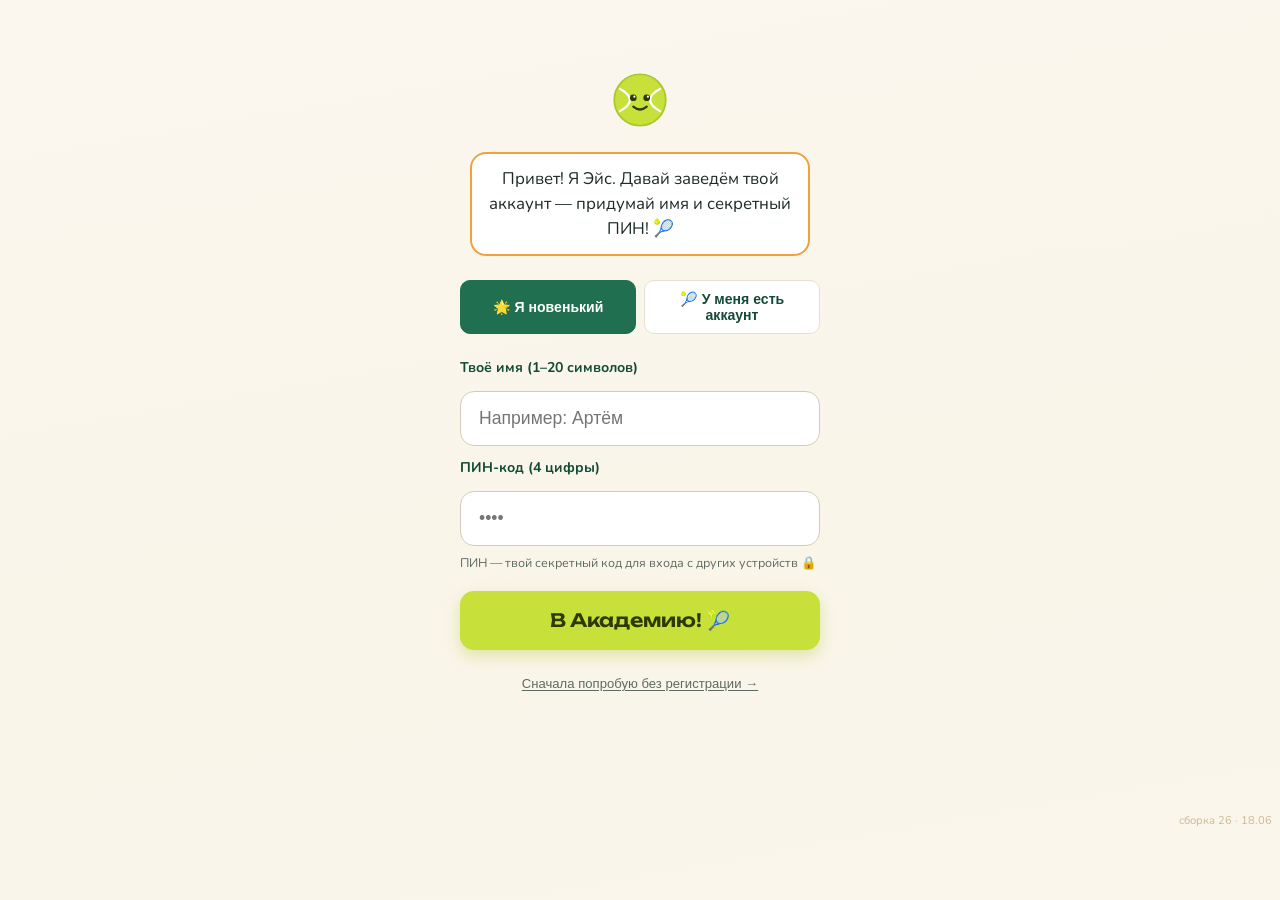
==== commit 64d76241: "Favicon: швы мяча убраны внутрь круга (сборка 26) Концы дуг-швов вылезали за лайм-мяч на фон (были н" ====
--- a/index.html
+++ b/index.html
@@ -4,11 +4,11 @@
   <meta charset="utf-8">
   <meta name="viewport" content="width=device-width, initial-scale=1">
   <title>Академия тенниса</title>
-  <link rel="icon" type="image/svg+xml" href="favicon.svg?v=25">
+  <link rel="icon" type="image/svg+xml" href="favicon.svg?v=26">
   <link rel="preconnect" href="https://fonts.googleapis.com">
   <link rel="preconnect" href="https://fonts.gstatic.com" crossorigin>
   <link href="https://fonts.googleapis.com/css2?family=Unbounded:wght@600;700;800&family=Nunito:wght@400;600;700;800&display=swap" rel="stylesheet">
-  <link rel="stylesheet" href="style.css?v=25">
+  <link rel="stylesheet" href="style.css?v=26">
 </head>
 <body>
 
@@ -287,10 +287,10 @@
 
   <!-- ===== СКРИПТЫ: данные и облако — ДО app.js ===== -->
   <!-- Сетевой слой (Yandex Cloud backend, доступен в РФ) -->
-  <script src="cloud.js?v=25"></script>
+  <script src="cloud.js?v=26"></script>
   <!-- Данные вопросов -->
-  <script src="questions.js?v=25"></script>
+  <script src="questions.js?v=26"></script>
   <!-- Логика приложения -->
-  <script src="app.js?v=25"></script>
+  <script src="app.js?v=26"></script>
 </body>
 </html>
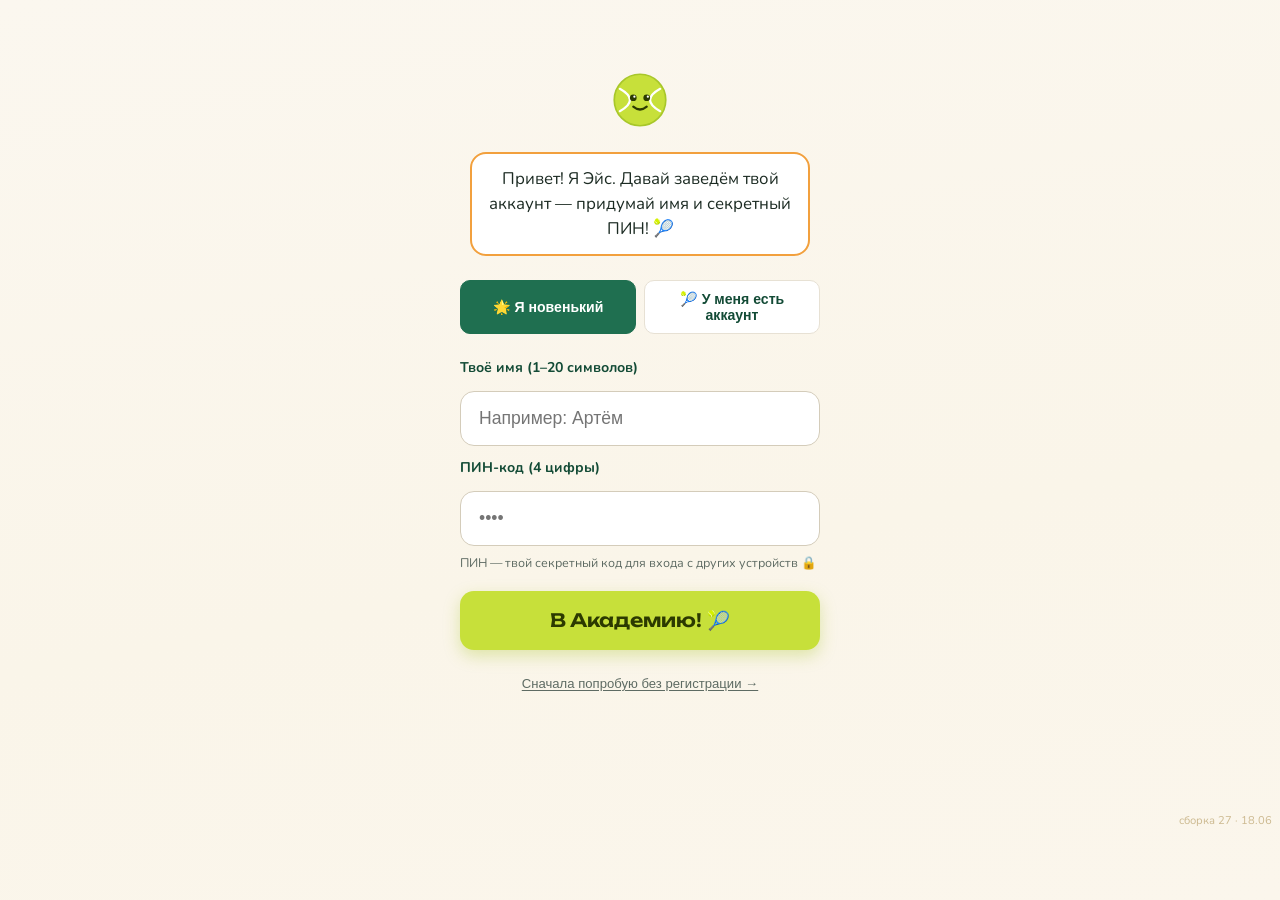
==== commit 4be51ba3: "Favicon: убран фон, только мяч на весь холст (сборка 27) Удалён зелёный фон-квадрат (прозрачный фон)" ====
--- a/index.html
+++ b/index.html
@@ -4,11 +4,11 @@
   <meta charset="utf-8">
   <meta name="viewport" content="width=device-width, initial-scale=1">
   <title>Академия тенниса</title>
-  <link rel="icon" type="image/svg+xml" href="favicon.svg?v=26">
+  <link rel="icon" type="image/svg+xml" href="favicon.svg?v=27">
   <link rel="preconnect" href="https://fonts.googleapis.com">
   <link rel="preconnect" href="https://fonts.gstatic.com" crossorigin>
   <link href="https://fonts.googleapis.com/css2?family=Unbounded:wght@600;700;800&family=Nunito:wght@400;600;700;800&display=swap" rel="stylesheet">
-  <link rel="stylesheet" href="style.css?v=26">
+  <link rel="stylesheet" href="style.css?v=27">
 </head>
 <body>
 
@@ -287,10 +287,10 @@
 
   <!-- ===== СКРИПТЫ: данные и облако — ДО app.js ===== -->
   <!-- Сетевой слой (Yandex Cloud backend, доступен в РФ) -->
-  <script src="cloud.js?v=26"></script>
+  <script src="cloud.js?v=27"></script>
   <!-- Данные вопросов -->
-  <script src="questions.js?v=26"></script>
+  <script src="questions.js?v=27"></script>
   <!-- Логика приложения -->
-  <script src="app.js?v=26"></script>
+  <script src="app.js?v=27"></script>
 </body>
 </html>
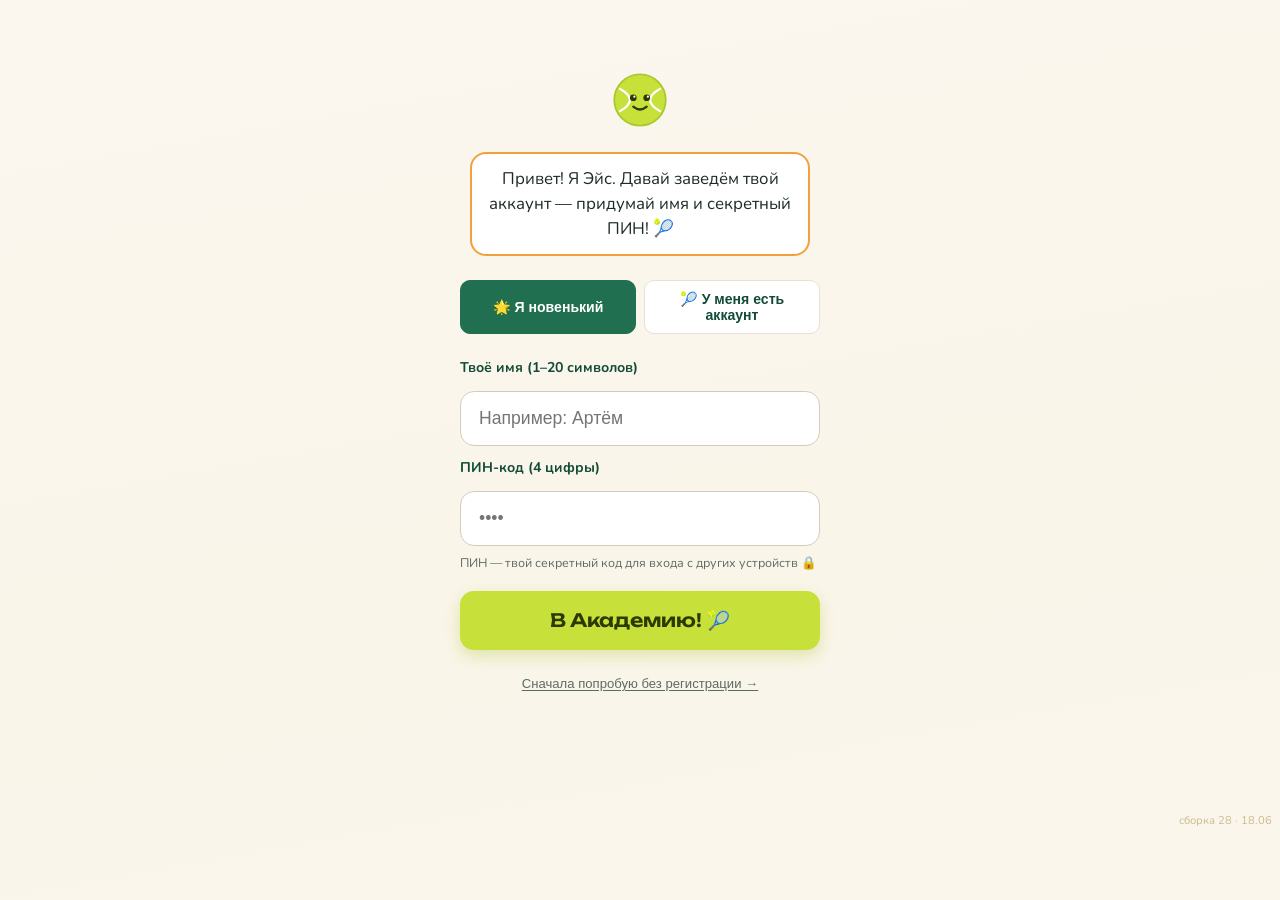
==== commit 648bc420: "Иконки: PNG/ICO-фолбэк для Safari (SVG-favicon Safari не тянет) Safari не показывает SVG-favicon в о" ====
--- a/index.html
+++ b/index.html
@@ -4,11 +4,15 @@
   <meta charset="utf-8">
   <meta name="viewport" content="width=device-width, initial-scale=1">
   <title>Академия тенниса</title>
-  <link rel="icon" type="image/svg+xml" href="favicon.svg?v=27">
+  <link rel="icon" href="favicon.ico" sizes="any">
+  <link rel="icon" type="image/svg+xml" href="favicon.svg">
+  <link rel="icon" type="image/png" sizes="32x32" href="favicon-32.png">
+  <link rel="icon" type="image/png" sizes="16x16" href="favicon-16.png">
+  <link rel="apple-touch-icon" href="apple-touch-icon.png">
   <link rel="preconnect" href="https://fonts.googleapis.com">
   <link rel="preconnect" href="https://fonts.gstatic.com" crossorigin>
   <link href="https://fonts.googleapis.com/css2?family=Unbounded:wght@600;700;800&family=Nunito:wght@400;600;700;800&display=swap" rel="stylesheet">
-  <link rel="stylesheet" href="style.css?v=27">
+  <link rel="stylesheet" href="style.css?v=28">
 </head>
 <body>
 
@@ -287,10 +291,10 @@
 
   <!-- ===== СКРИПТЫ: данные и облако — ДО app.js ===== -->
   <!-- Сетевой слой (Yandex Cloud backend, доступен в РФ) -->
-  <script src="cloud.js?v=27"></script>
+  <script src="cloud.js?v=28"></script>
   <!-- Данные вопросов -->
-  <script src="questions.js?v=27"></script>
+  <script src="questions.js?v=28"></script>
   <!-- Логика приложения -->
-  <script src="app.js?v=27"></script>
+  <script src="app.js?v=28"></script>
 </body>
 </html>
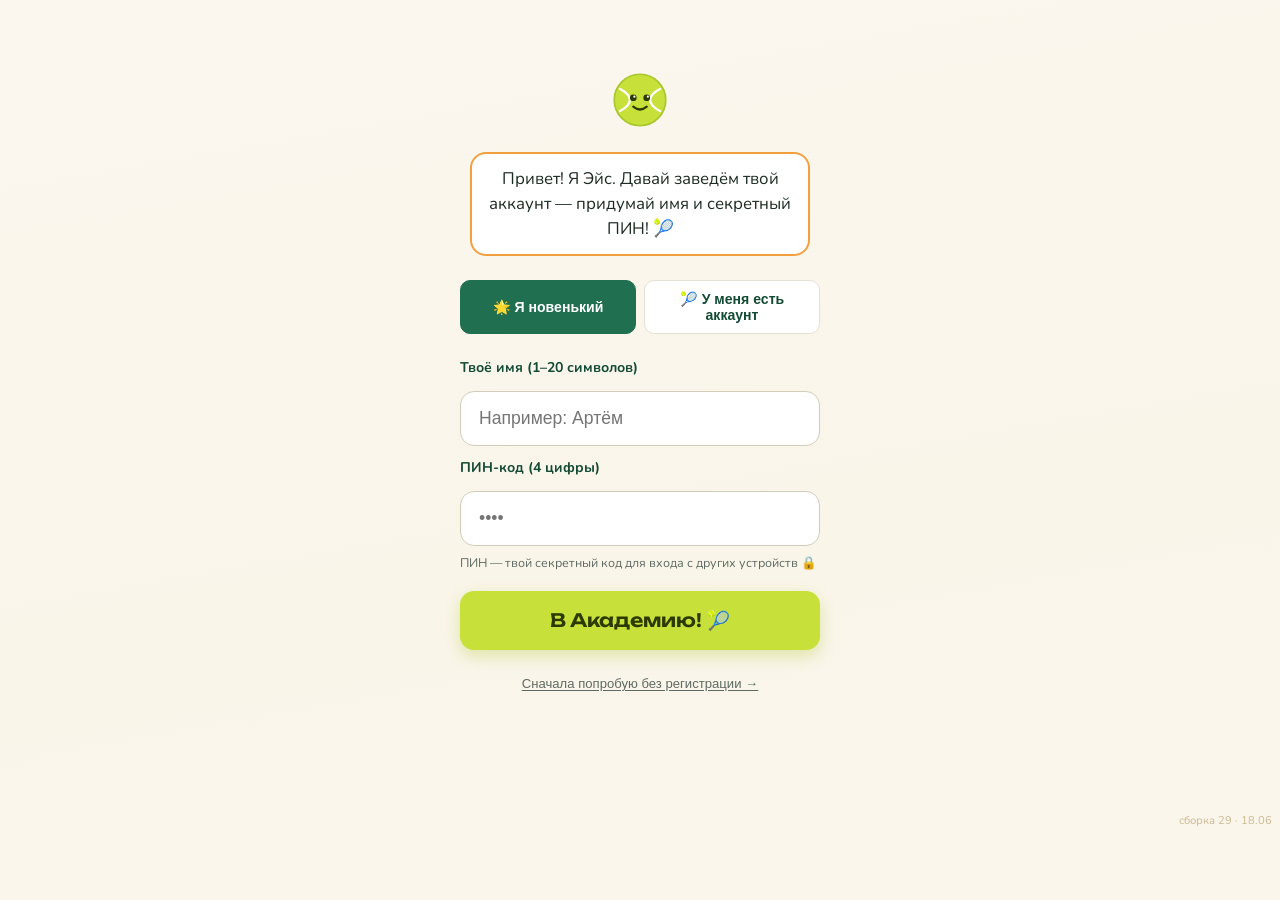
==== commit 2fbe718a: "Иконки: фикс для Safari — убрана ICO-ссылка, PNG первыми (сборка 29) Safari брал favicon.ico (PNG-вн" ====
--- a/index.html
+++ b/index.html
@@ -4,15 +4,14 @@
   <meta charset="utf-8">
   <meta name="viewport" content="width=device-width, initial-scale=1">
   <title>Академия тенниса</title>
-  <link rel="icon" href="favicon.ico" sizes="any">
-  <link rel="icon" type="image/svg+xml" href="favicon.svg">
-  <link rel="icon" type="image/png" sizes="32x32" href="favicon-32.png">
-  <link rel="icon" type="image/png" sizes="16x16" href="favicon-16.png">
-  <link rel="apple-touch-icon" href="apple-touch-icon.png">
+  <link rel="icon" type="image/png" sizes="32x32" href="favicon-32.png?v=29">
+  <link rel="icon" type="image/png" sizes="16x16" href="favicon-16.png?v=29">
+  <link rel="apple-touch-icon" href="apple-touch-icon.png?v=29">
+  <link rel="icon" type="image/svg+xml" href="favicon.svg?v=29">
   <link rel="preconnect" href="https://fonts.googleapis.com">
   <link rel="preconnect" href="https://fonts.gstatic.com" crossorigin>
   <link href="https://fonts.googleapis.com/css2?family=Unbounded:wght@600;700;800&family=Nunito:wght@400;600;700;800&display=swap" rel="stylesheet">
-  <link rel="stylesheet" href="style.css?v=28">
+  <link rel="stylesheet" href="style.css?v=29">
 </head>
 <body>
 
@@ -291,10 +290,10 @@
 
   <!-- ===== СКРИПТЫ: данные и облако — ДО app.js ===== -->
   <!-- Сетевой слой (Yandex Cloud backend, доступен в РФ) -->
-  <script src="cloud.js?v=28"></script>
+  <script src="cloud.js?v=29"></script>
   <!-- Данные вопросов -->
-  <script src="questions.js?v=28"></script>
+  <script src="questions.js?v=29"></script>
   <!-- Логика приложения -->
-  <script src="app.js?v=28"></script>
+  <script src="app.js?v=29"></script>
 </body>
 </html>
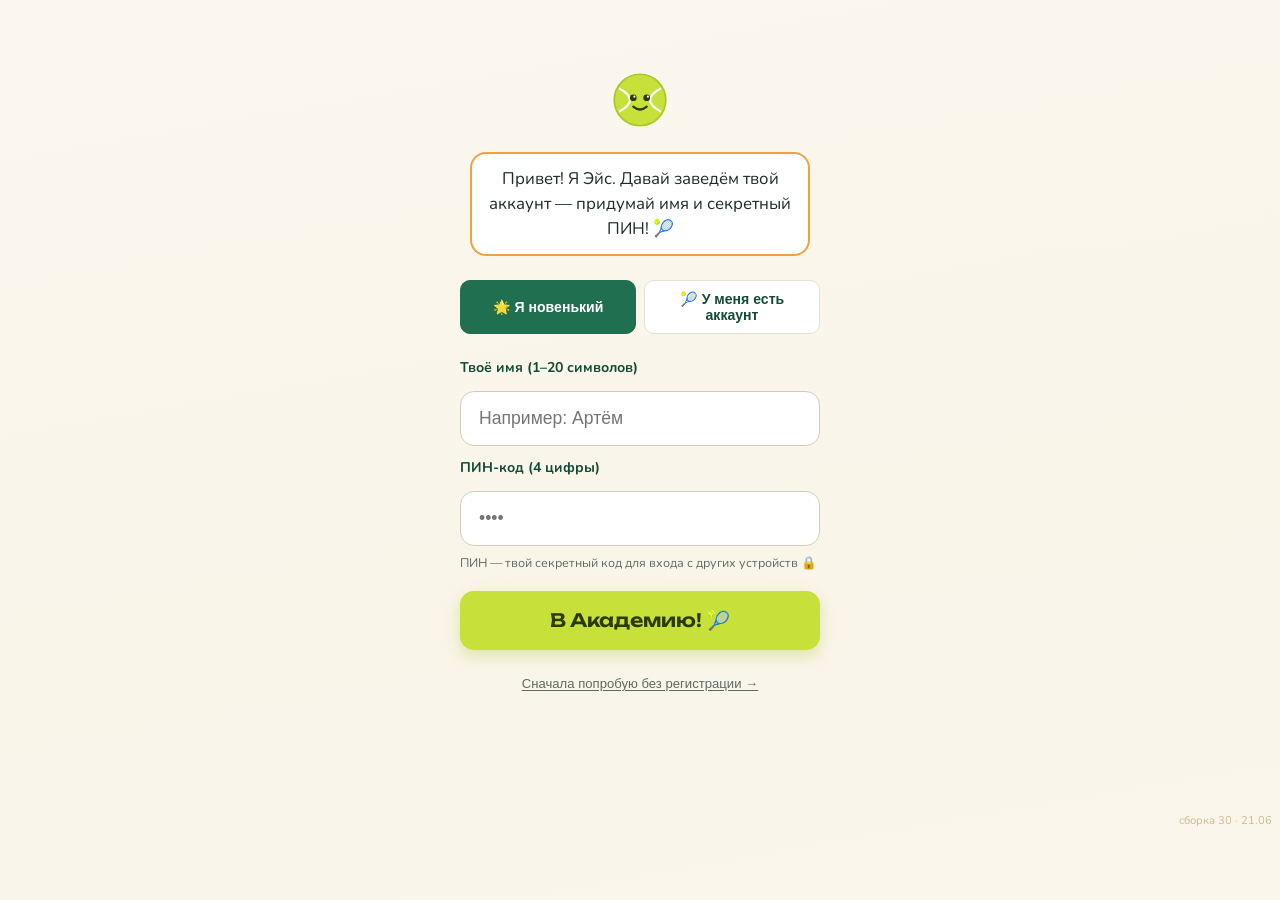
==== commit 1ecadf2a: "Вопросы: чистка скобочных пояснений + переписаны 6 сложных вопросов (сборка 30) - Убраны повторяющие" ====
--- a/index.html
+++ b/index.html
@@ -4,14 +4,14 @@
   <meta charset="utf-8">
   <meta name="viewport" content="width=device-width, initial-scale=1">
   <title>Академия тенниса</title>
-  <link rel="icon" type="image/png" sizes="32x32" href="favicon-32.png?v=29">
-  <link rel="icon" type="image/png" sizes="16x16" href="favicon-16.png?v=29">
-  <link rel="apple-touch-icon" href="apple-touch-icon.png?v=29">
-  <link rel="icon" type="image/svg+xml" href="favicon.svg?v=29">
+  <link rel="icon" type="image/png" sizes="32x32" href="favicon-32.png?v=30">
+  <link rel="icon" type="image/png" sizes="16x16" href="favicon-16.png?v=30">
+  <link rel="apple-touch-icon" href="apple-touch-icon.png?v=30">
+  <link rel="icon" type="image/svg+xml" href="favicon.svg?v=30">
   <link rel="preconnect" href="https://fonts.googleapis.com">
   <link rel="preconnect" href="https://fonts.gstatic.com" crossorigin>
   <link href="https://fonts.googleapis.com/css2?family=Unbounded:wght@600;700;800&family=Nunito:wght@400;600;700;800&display=swap" rel="stylesheet">
-  <link rel="stylesheet" href="style.css?v=29">
+  <link rel="stylesheet" href="style.css?v=30">
 </head>
 <body>
 
@@ -290,10 +290,10 @@
 
   <!-- ===== СКРИПТЫ: данные и облако — ДО app.js ===== -->
   <!-- Сетевой слой (Yandex Cloud backend, доступен в РФ) -->
-  <script src="cloud.js?v=29"></script>
+  <script src="cloud.js?v=30"></script>
   <!-- Данные вопросов -->
-  <script src="questions.js?v=29"></script>
+  <script src="questions.js?v=30"></script>
   <!-- Логика приложения -->
-  <script src="app.js?v=29"></script>
+  <script src="app.js?v=30"></script>
 </body>
 </html>
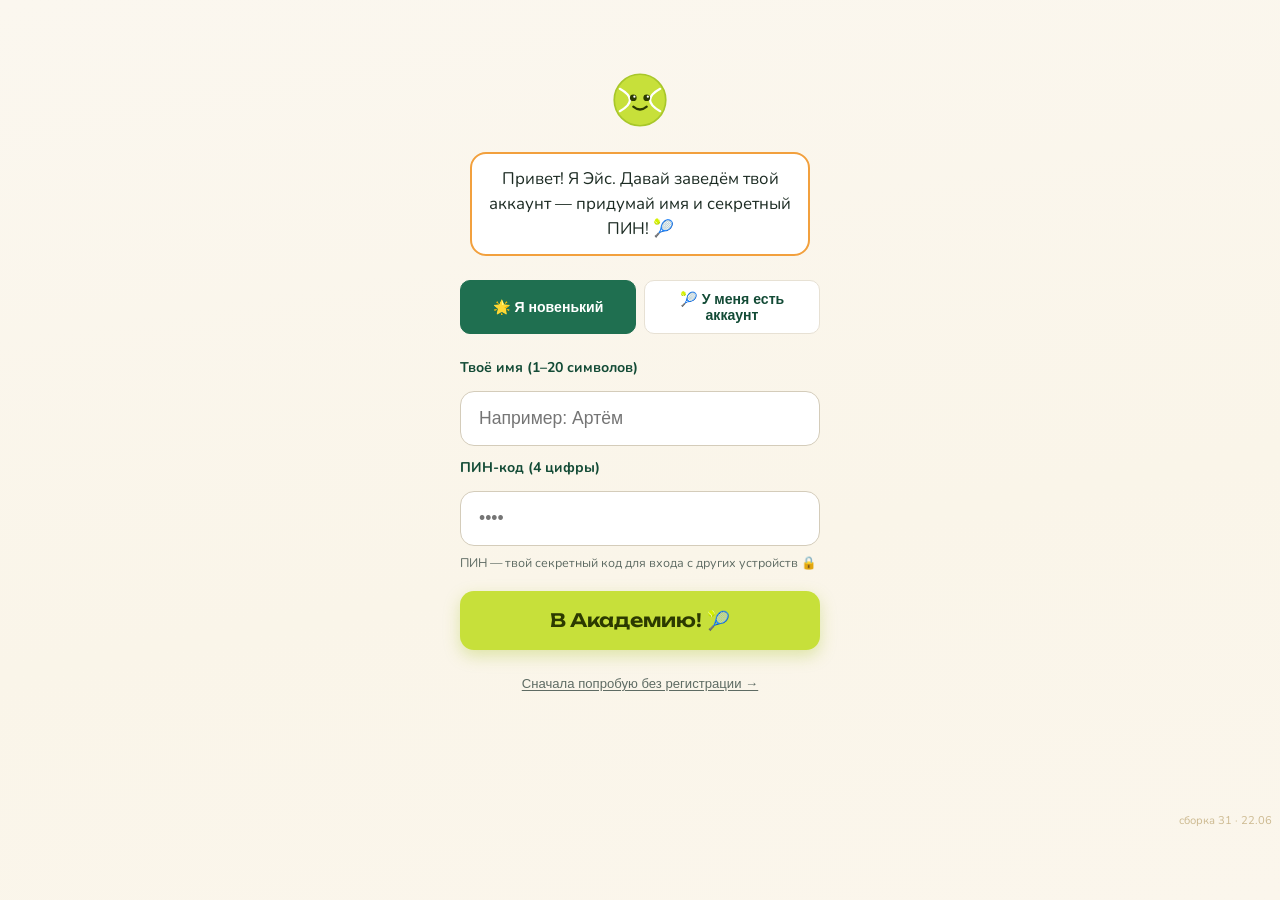
==== commit 42f6b357: "Сборка 31: Стена «за эту неделю» + фикс восстановления достижений при входе - Стена академии: заголо" ====
--- a/index.html
+++ b/index.html
@@ -4,14 +4,14 @@
   <meta charset="utf-8">
   <meta name="viewport" content="width=device-width, initial-scale=1">
   <title>Академия тенниса</title>
-  <link rel="icon" type="image/png" sizes="32x32" href="favicon-32.png?v=30">
-  <link rel="icon" type="image/png" sizes="16x16" href="favicon-16.png?v=30">
-  <link rel="apple-touch-icon" href="apple-touch-icon.png?v=30">
-  <link rel="icon" type="image/svg+xml" href="favicon.svg?v=30">
+  <link rel="icon" type="image/png" sizes="32x32" href="favicon-32.png?v=31">
+  <link rel="icon" type="image/png" sizes="16x16" href="favicon-16.png?v=31">
+  <link rel="apple-touch-icon" href="apple-touch-icon.png?v=31">
+  <link rel="icon" type="image/svg+xml" href="favicon.svg?v=31">
   <link rel="preconnect" href="https://fonts.googleapis.com">
   <link rel="preconnect" href="https://fonts.gstatic.com" crossorigin>
   <link href="https://fonts.googleapis.com/css2?family=Unbounded:wght@600;700;800&family=Nunito:wght@400;600;700;800&display=swap" rel="stylesheet">
-  <link rel="stylesheet" href="style.css?v=30">
+  <link rel="stylesheet" href="style.css?v=31">
 </head>
 <body>
 
@@ -248,7 +248,8 @@
 
     <!-- Недельный рейтинг -->
     <div class="wall-section">
-      <h3 class="wall-section-title">🏅 Недельный рейтинг</h3>
+      <h3 class="wall-section-title">🏅 Рейтинг за эту неделю</h3>
+      <p class="more-hint">Обнуляется каждый понедельник — сыграй на этой неделе, чтобы попасть в топ! 🎾</p>
       <div id="leaderboard-wrap" class="leaderboard-wrap">
         <p class="wall-loading">Загружаем рейтинг...</p>
       </div>
@@ -290,10 +291,10 @@
 
   <!-- ===== СКРИПТЫ: данные и облако — ДО app.js ===== -->
   <!-- Сетевой слой (Yandex Cloud backend, доступен в РФ) -->
-  <script src="cloud.js?v=30"></script>
+  <script src="cloud.js?v=31"></script>
   <!-- Данные вопросов -->
-  <script src="questions.js?v=30"></script>
+  <script src="questions.js?v=31"></script>
   <!-- Логика приложения -->
-  <script src="app.js?v=30"></script>
+  <script src="app.js?v=31"></script>
 </body>
 </html>
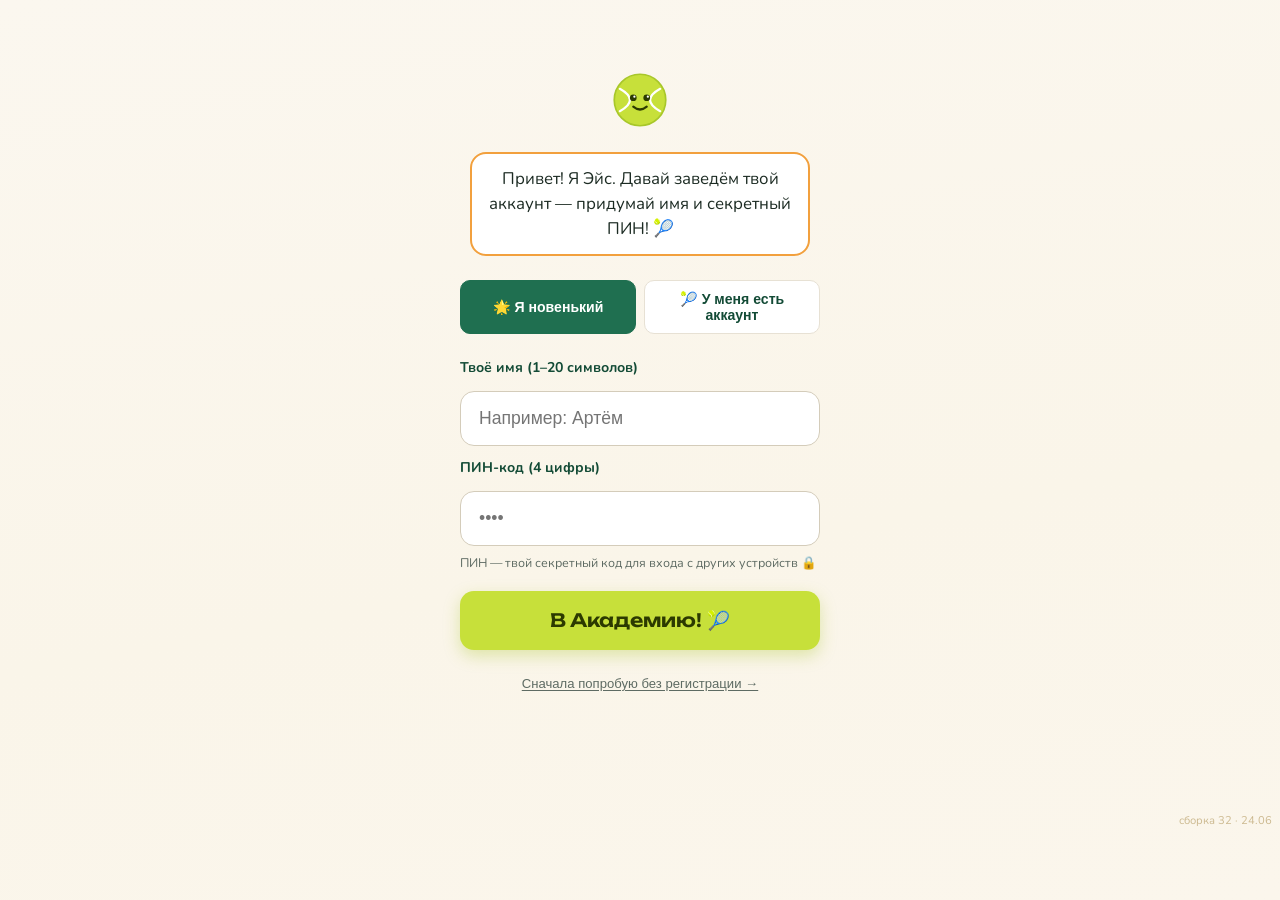
==== commit dab1bcf3: "Сборка 32: фикс потери синка профиля + ретрай сторожа - cloud.js: /sync больше не теряется при сбое " ====
--- a/index.html
+++ b/index.html
@@ -4,14 +4,14 @@
   <meta charset="utf-8">
   <meta name="viewport" content="width=device-width, initial-scale=1">
   <title>Академия тенниса</title>
-  <link rel="icon" type="image/png" sizes="32x32" href="favicon-32.png?v=31">
-  <link rel="icon" type="image/png" sizes="16x16" href="favicon-16.png?v=31">
-  <link rel="apple-touch-icon" href="apple-touch-icon.png?v=31">
-  <link rel="icon" type="image/svg+xml" href="favicon.svg?v=31">
+  <link rel="icon" type="image/png" sizes="32x32" href="favicon-32.png?v=32">
+  <link rel="icon" type="image/png" sizes="16x16" href="favicon-16.png?v=32">
+  <link rel="apple-touch-icon" href="apple-touch-icon.png?v=32">
+  <link rel="icon" type="image/svg+xml" href="favicon.svg?v=32">
   <link rel="preconnect" href="https://fonts.googleapis.com">
   <link rel="preconnect" href="https://fonts.gstatic.com" crossorigin>
   <link href="https://fonts.googleapis.com/css2?family=Unbounded:wght@600;700;800&family=Nunito:wght@400;600;700;800&display=swap" rel="stylesheet">
-  <link rel="stylesheet" href="style.css?v=31">
+  <link rel="stylesheet" href="style.css?v=32">
 </head>
 <body>
 
@@ -291,10 +291,10 @@
 
   <!-- ===== СКРИПТЫ: данные и облако — ДО app.js ===== -->
   <!-- Сетевой слой (Yandex Cloud backend, доступен в РФ) -->
-  <script src="cloud.js?v=31"></script>
+  <script src="cloud.js?v=32"></script>
   <!-- Данные вопросов -->
-  <script src="questions.js?v=31"></script>
+  <script src="questions.js?v=32"></script>
   <!-- Логика приложения -->
-  <script src="app.js?v=31"></script>
+  <script src="app.js?v=32"></script>
 </body>
 </html>
